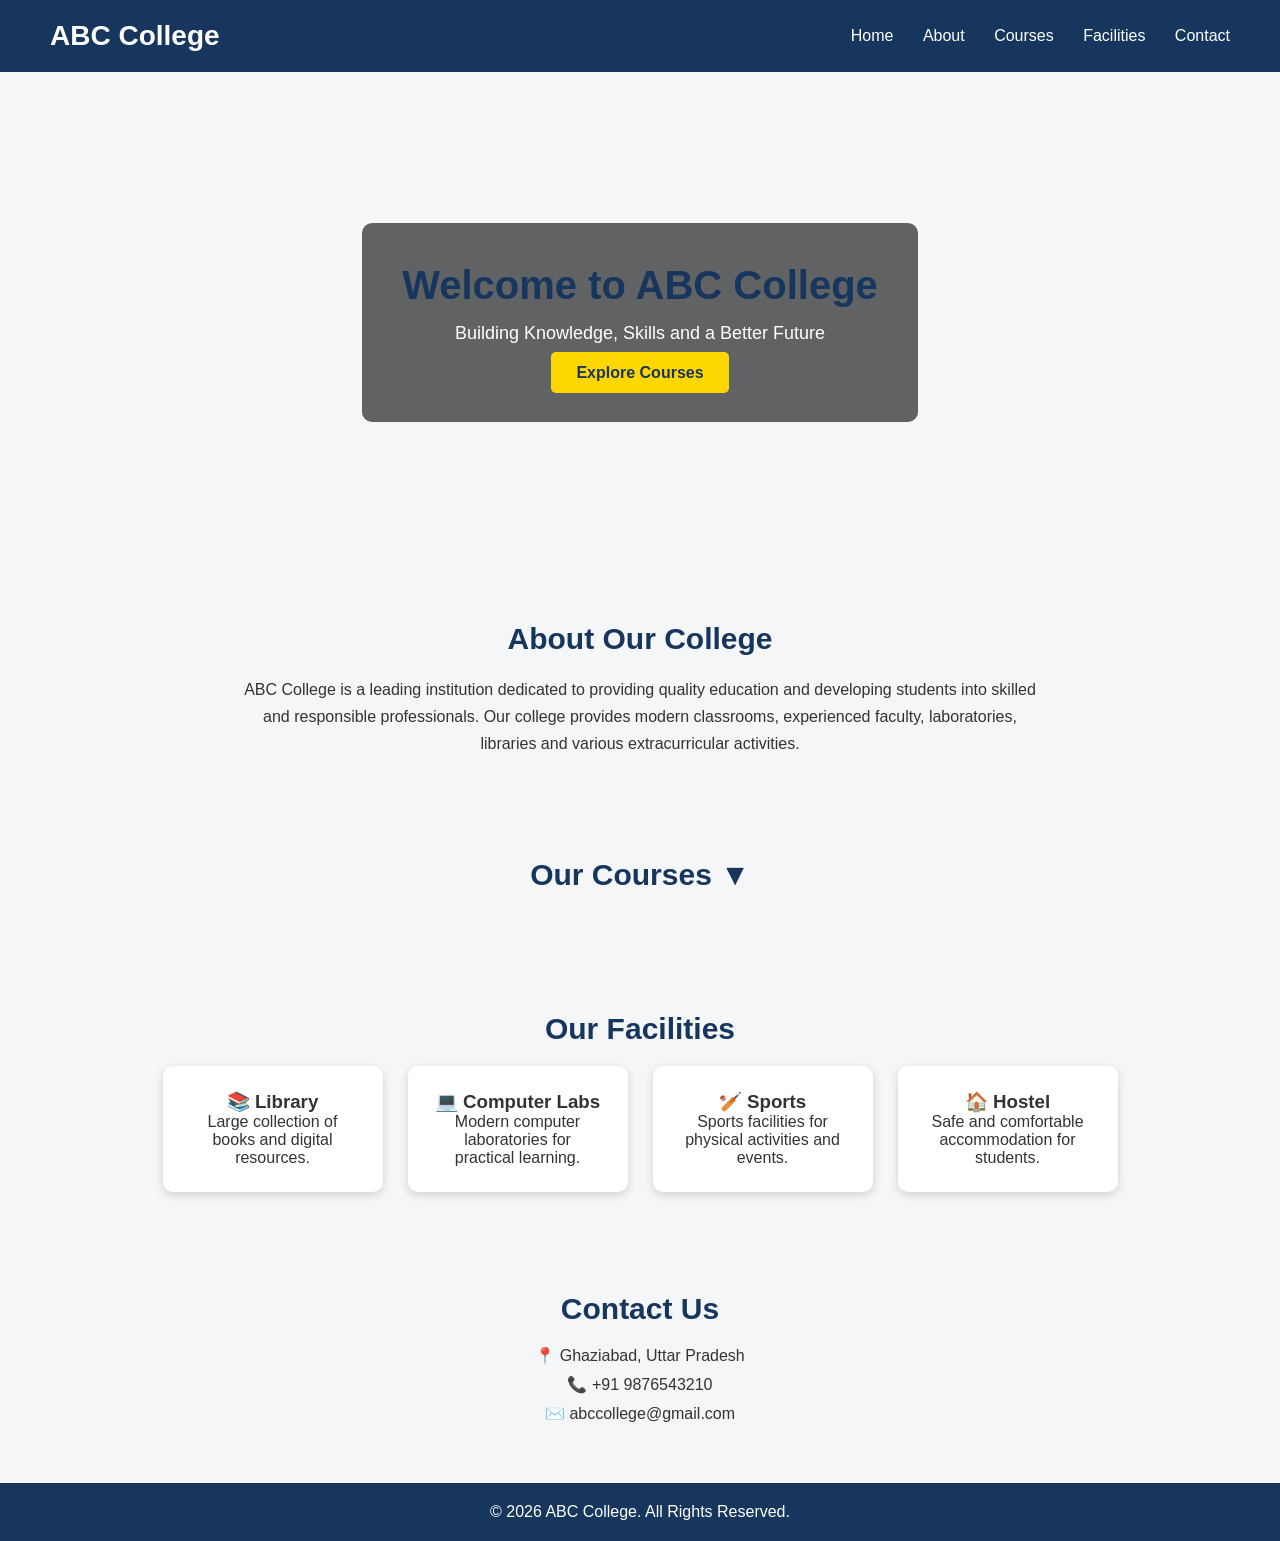
==== college.html @ 3737e88d "my first project" ====
<!DOCTYPE html>
<html lang="en">
<head>

    <meta charset="UTF-8">

    <meta name="viewport" content="width=device-width, initial-scale=1.0">

    <title>ABC College</title>


    <style>

        * {
            margin: 0;
            padding: 0;
            box-sizing: border-box;
            font-family: Arial, sans-serif;
        }

        body {
            background-color: #f4f6f8;
            color: #333;
        }


        /* Header */

        header {
            background-color: #17365d;
            color: white;

            padding: 20px 50px;

            display: flex;
            justify-content: space-between;
            align-items: center;
        }

        header h1 {
            font-size: 28px;
        }

        nav a {
            color: white;
            text-decoration: none;

            margin-left: 25px;

            font-size: 16px;
        }

        nav a:hover {
            color: #ffd700;
        }


        /* Home */

        .home {
            height: 500px;

            background-image: url("college.jpg");

            background-size: cover;

            background-position: center;

            display: flex;

            justify-content: center;

            align-items: center;

            text-align: center;

            color: white;
        }

        .home-content {
            background-color: rgba(0, 0, 0, 0.6);

            padding: 40px;

            border-radius: 10px;
        }

        .home h2 {
            font-size: 40px;

            margin-bottom: 15px;
        }

        .home p {
            font-size: 18px;

            margin-bottom: 20px;
        }

        .btn {
            background-color: #ffd700;

            color: #17365d;

            padding: 12px 25px;

            text-decoration: none;

            border-radius: 5px;

            font-weight: bold;
        }


        /* Sections */

        section {
            padding: 50px;

            text-align: center;
        }

        section h2 {
            color: #17365d;

            margin-bottom: 20px;

            font-size: 30px;
        }


        /* About */

        .about p {
            max-width: 800px;

            margin: auto;

            line-height: 1.7;
        }


        /* Courses */

        .course-heading {
            cursor: pointer;
        }

        .course-heading:hover {
            color: #ffd700;
        }

        .courses-container {

            display: none;

            justify-content: center;

            gap: 25px;

            flex-wrap: wrap;
        }

        .course {

            background-color: white;

            width: 250px;

            padding: 25px;

            border-radius: 10px;

            box-shadow: 0 3px 10px rgba(0,0,0,0.15);
        }

        .course h3 {

            color: #17365d;

            margin-bottom: 10px;
        }


        /* Facilities */

        .facilities {

            display: flex;

            justify-content: center;

            gap: 25px;

            flex-wrap: wrap;
        }

        .facility {

            background-color: white;

            padding: 25px;

            width: 220px;

            border-radius: 10px;

            box-shadow: 0 3px 10px rgba(0,0,0,0.15);
        }


        /* Contact */

        .contact p {
            margin: 10px;
        }


        /* Footer */

        footer {

            background-color: #17365d;

            color: white;

            text-align: center;

            padding: 20px;
        }

    </style>

</head>


<body>


    <!-- Header -->

    <header>

        <h1>ABC College</h1>

        <nav>

            <a href="#home">Home</a>

            <a href="#about">About</a>

            <a href="#courses">Courses</a>

            <a href="#facilities">Facilities</a>

            <a href="#contact">Contact</a>

        </nav>

    </header>



    <!-- Home Section -->

    <section class="home" id="home">

        <div class="home-content">

            <h2>Welcome to ABC College</h2>

            <p>
                Building Knowledge, Skills and a Better Future
            </p>

            <a href="#courses" class="btn">
                Explore Courses
            </a>

        </div>

    </section>



    <!-- About Section -->

    <section class="about" id="about">

        <h2>About Our College</h2>

        <p>

            ABC College is a leading institution dedicated to providing
            quality education and developing students into skilled and
            responsible professionals.

            Our college provides modern classrooms, experienced faculty,
            laboratories, libraries and various extracurricular activities.

        </p>

    </section>



    <!-- Courses Section -->

    <section id="courses">

        <!-- CLICK THIS HEADING -->

        <h2 class="course-heading" onclick="showCourses()">

            Our Courses ▼

        </h2>


        <!-- Courses are hidden initially -->

        <div class="courses-container" id="courseList">


            <div class="course">

                <h3>B.Tech CSE</h3>

                <p>
                    Learn programming, software development,
                    artificial intelligence and computer technology.
                </p>

            </div>


            <div class="course">

                <h3>B.Tech ECE</h3>

                <p>
                    Study electronics, communication systems,
                    embedded systems and technology.
                </p>

            </div>


            <div class="course">

                <h3>BBA</h3>

                <p>
                    Develop business, management and entrepreneurship
                    skills.
                </p>

            </div>


            <div class="course">

                <h3>BCA</h3>

                <p>
                    Learn computer applications, programming and
                    software development.
                </p>

            </div>


        </div>

    </section>



    <!-- Facilities Section -->

    <section id="facilities">

        <h2>Our Facilities</h2>

        <div class="facilities">


            <div class="facility">

                <h3>📚 Library</h3>

                <p>
                    Large collection of books and digital resources.
                </p>

            </div>


            <div class="facility">

                <h3>💻 Computer Labs</h3>

                <p>
                    Modern computer laboratories for practical learning.
                </p>

            </div>


            <div class="facility">

                <h3>🏏 Sports</h3>

                <p>
                    Sports facilities for physical activities and events.
                </p>

            </div>


            <div class="facility">

                <h3>🏠 Hostel</h3>

                <p>
                    Safe and comfortable accommodation for students.
                </p>

            </div>


        </div>

    </section>



    <!-- Contact Section -->

    <section class="contact" id="contact">

        <h2>Contact Us</h2>

        <p>📍 Ghaziabad, Uttar Pradesh</p>

        <p>📞 +91 9876543210</p>

        <p>✉️ abccollege@gmail.com</p>

    </section>



    <!-- Footer -->

    <footer>

        <p>
            © 2026 ABC College. All Rights Reserved.
        </p>

    </footer>



    <!-- JavaScript -->

    <script>

        function showCourses() {

            var courses = document.getElementById("courseList");

            if (courses.style.display === "flex") {

                courses.style.display = "none";

            }

            else {

                courses.style.display = "flex";

            }

        }

    </script>


</body>

</html>
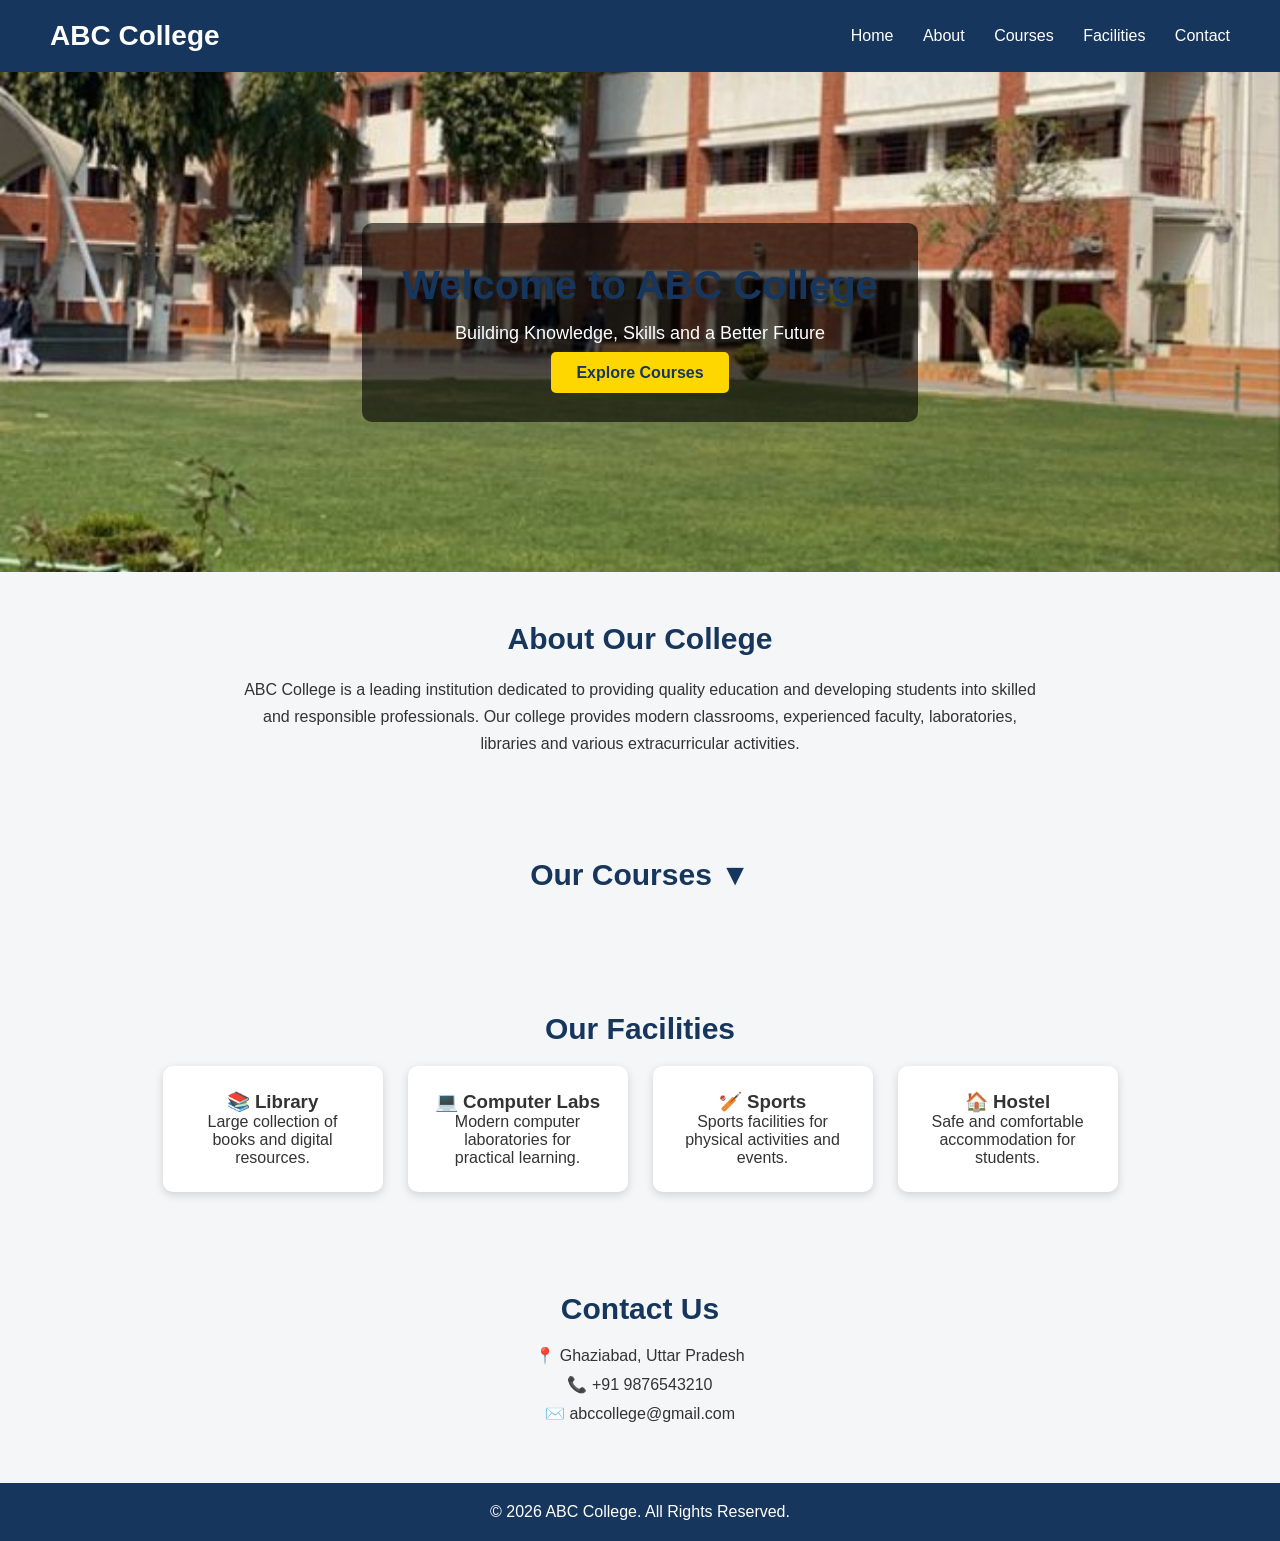
==== commit d46670d3: "Added salon project" ====
--- a/college.html
+++ b/college.html
@@ -60,7 +60,7 @@
         .home {
             height: 500px;
 
-            background-image: url("college.jpg");
+            background-image: url("collegee.jpg");
 
             background-size: cover;
 
